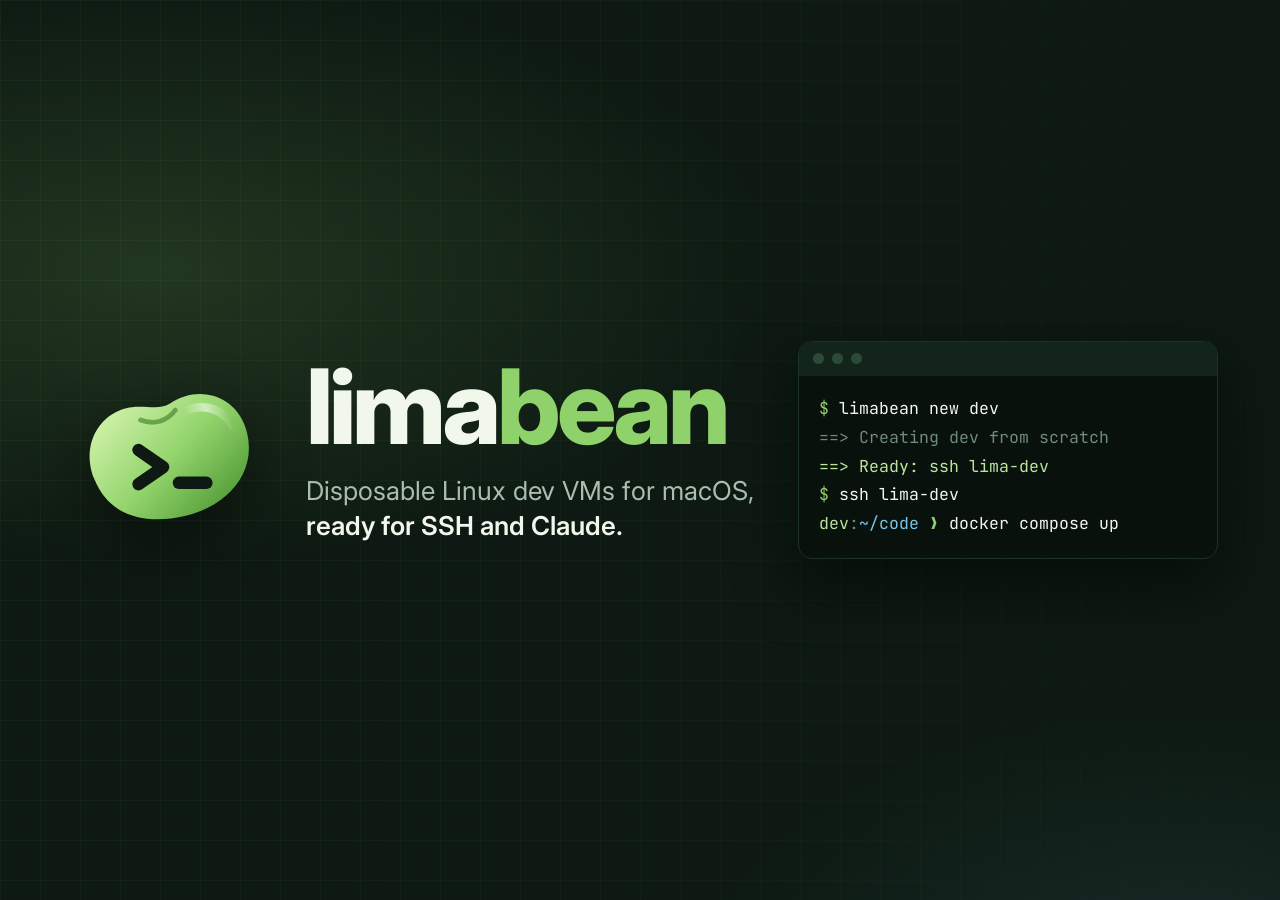
==== docs/assets/src/banner.html @ 4a7c920d "Rewrite README for open source and move details to docs/ The README is now a short landing page: ban" ====
<!doctype html>
<html><head><meta charset="utf-8"><link rel="stylesheet" href="brand.css">
<style>
  body {
    background:
      radial-gradient(900px 420px at 12% 30%, rgba(143,209,106,0.16), transparent 70%),
      radial-gradient(700px 400px at 92% 110%, rgba(124,196,232,0.10), transparent 70%),
      var(--ink);
  }
  .grid {
    position: absolute; inset: 0;
    background-image:
      linear-gradient(rgba(143,209,106,0.06) 1px, transparent 1px),
      linear-gradient(90deg, rgba(143,209,106,0.06) 1px, transparent 1px);
    background-size: 40px 40px;
    mask-image: linear-gradient(90deg, rgba(0,0,0,0.9), rgba(0,0,0,0.2));
  }
  .wrap { position: absolute; inset: 0; display: flex; align-items: center; padding: 0 72px; gap: 44px; }
  .logo { width: 190px; height: 190px; flex: none; filter: drop-shadow(0 18px 30px rgba(0,0,0,0.45)); }
  .text { flex: 1; }
  h1 { font-size: 104px; font-weight: 800; letter-spacing: -4px; line-height: 0.95; }
  h1 span { color: var(--leaf); }
  p { margin-top: 18px; font-size: 26px; white-space: nowrap; line-height: 1.35; color: var(--mist); max-width: 620px; }
  p b { color: var(--cream); font-weight: 600; }
  .term {
    width: 420px; flex: none; border-radius: 14px; background: #08110c;
    border: 1px solid var(--ink-3); box-shadow: 0 24px 60px rgba(0,0,0,0.5);
    overflow: hidden;
  }
  .bar { height: 34px; display: flex; align-items: center; gap: 8px; padding: 0 14px; background: var(--ink-2); }
  .bar i { width: 11px; height: 11px; border-radius: 50%; background: #2c4a37; display: block; }
  .body { padding: 18px 20px 20px; font-size: 16.5px; line-height: 1.75; color: var(--mist); }
  .p { color: var(--leaf); }
  .c { color: var(--cream); }
  .ok { color: var(--leaf-2); }
  .d { color: var(--dim); }
</style></head>
<body>
  <div class="grid"></div>
  <div class="wrap">
    <img class="logo" src="bean.svg" alt="">
    <div class="text">
      <h1>lima<span>bean</span></h1>
      <p>Disposable Linux dev VMs for macOS,<br><b>ready for SSH and Claude.</b></p>
    </div>
    <div class="term mono">
      <div class="bar"><i></i><i></i><i></i></div>
      <div class="body">
        <div><span class="p">$</span> <span class="c">limabean new dev</span></div>
        <div class="d">==> Creating dev from scratch</div>
        <div class="ok">==> Ready: ssh lima-dev</div>
        <div><span class="p">$</span> <span class="c">ssh lima-dev</span></div>
        <div><span class="ok">dev</span><span class="d">:</span><span style="color:var(--sky)">~/code</span> <span class="p">❯</span> <span class="c">docker compose up</span></div>
      </div>
    </div>
  </div>
</body></html>
---- docs/assets/src/brand.css ----
/* Shared look for the README graphics. Rendered to PNG by ../render.sh. */
@import url('https://fonts.googleapis.com/css2?family=Inter:wght@400;500;600;700;800&family=JetBrains+Mono:wght@400;500;700&display=block');

:root {
  --ink: #0d1912;        /* background */
  --ink-2: #13241a;      /* raised panels */
  --ink-3: #1b3224;      /* borders, inner panels */
  --leaf: #8fd16a;       /* primary green */
  --leaf-2: #b9e69a;     /* light green */
  --leaf-3: #5aa63b;     /* deep green */
  --cream: #f2f7ec;      /* headings */
  --mist: #a9bfae;       /* body text */
  --dim: #6f8a77;        /* secondary text */
  --amber: #f0c36a;      /* accents */
  --sky: #7cc4e8;
}
* { box-sizing: border-box; margin: 0; padding: 0; }
html, body { width: 100%; height: 100%; }
body {
  font-family: Inter, sans-serif;
  color: var(--cream);
  background: var(--ink);
  -webkit-font-smoothing: antialiased;
  overflow: hidden;
}
.mono { font-family: 'JetBrains Mono', monospace; font-variant-ligatures: none; font-feature-settings: 'calt' 0, 'liga' 0; }
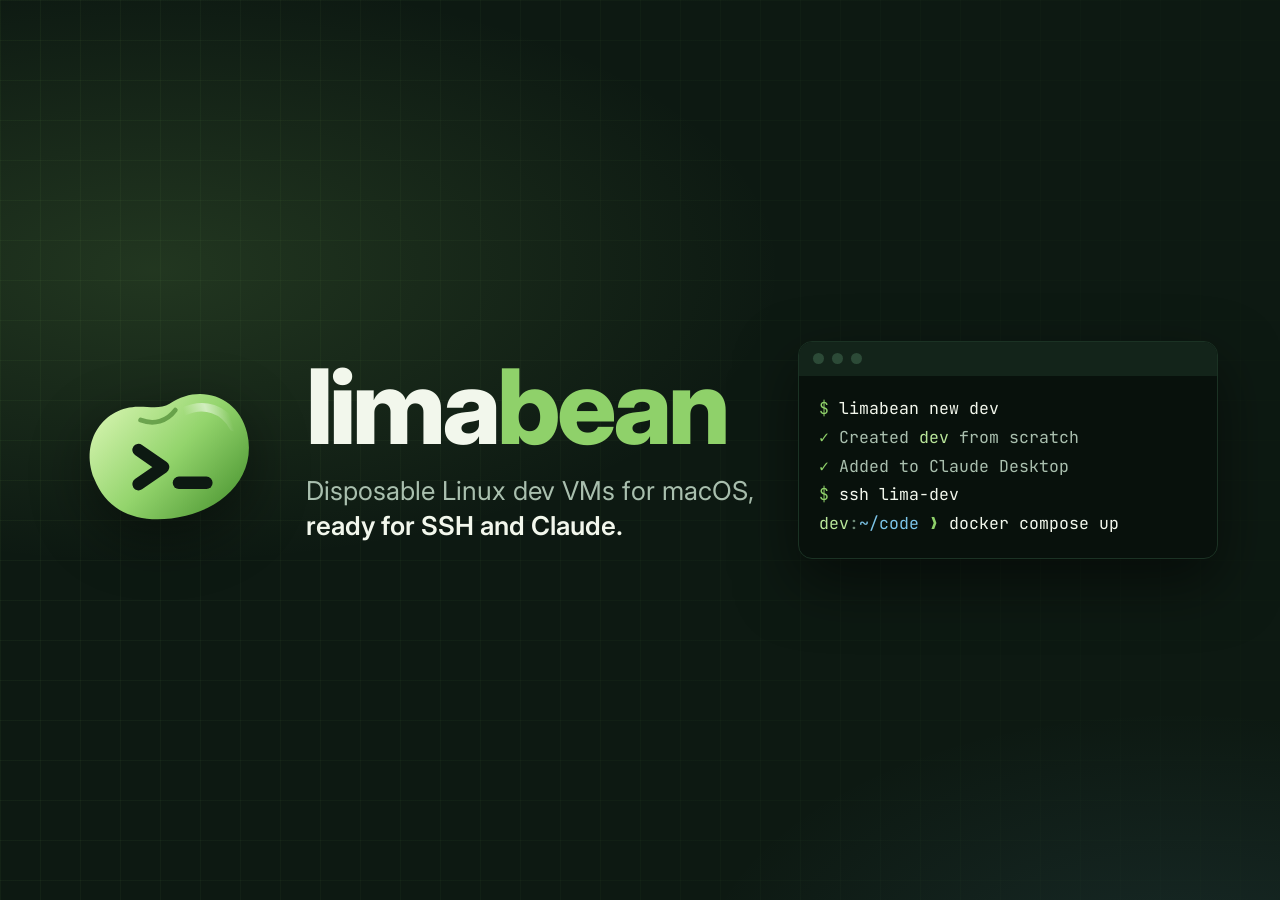
==== commit 1a8c2551: "Use gum for an interactive limabean interface In a terminal, limabean now uses gum (https://github.c" ====
--- a/docs/assets/src/banner.html
+++ b/docs/assets/src/banner.html
@@ -47,8 +47,8 @@
       <div class="bar"><i></i><i></i><i></i></div>
       <div class="body">
         <div><span class="p">$</span> <span class="c">limabean new dev</span></div>
-        <div class="d">==> Creating dev from scratch</div>
-        <div class="ok">==> Ready: ssh lima-dev</div>
+        <div><span class="p">  ✓</span> Created <span class="ok">dev</span> from scratch</div>
+        <div><span class="p">  ✓</span> Added to Claude Desktop</div>
         <div><span class="p">$</span> <span class="c">ssh lima-dev</span></div>
         <div><span class="ok">dev</span><span class="d">:</span><span style="color:var(--sky)">~/code</span> <span class="p">❯</span> <span class="c">docker compose up</span></div>
       </div>
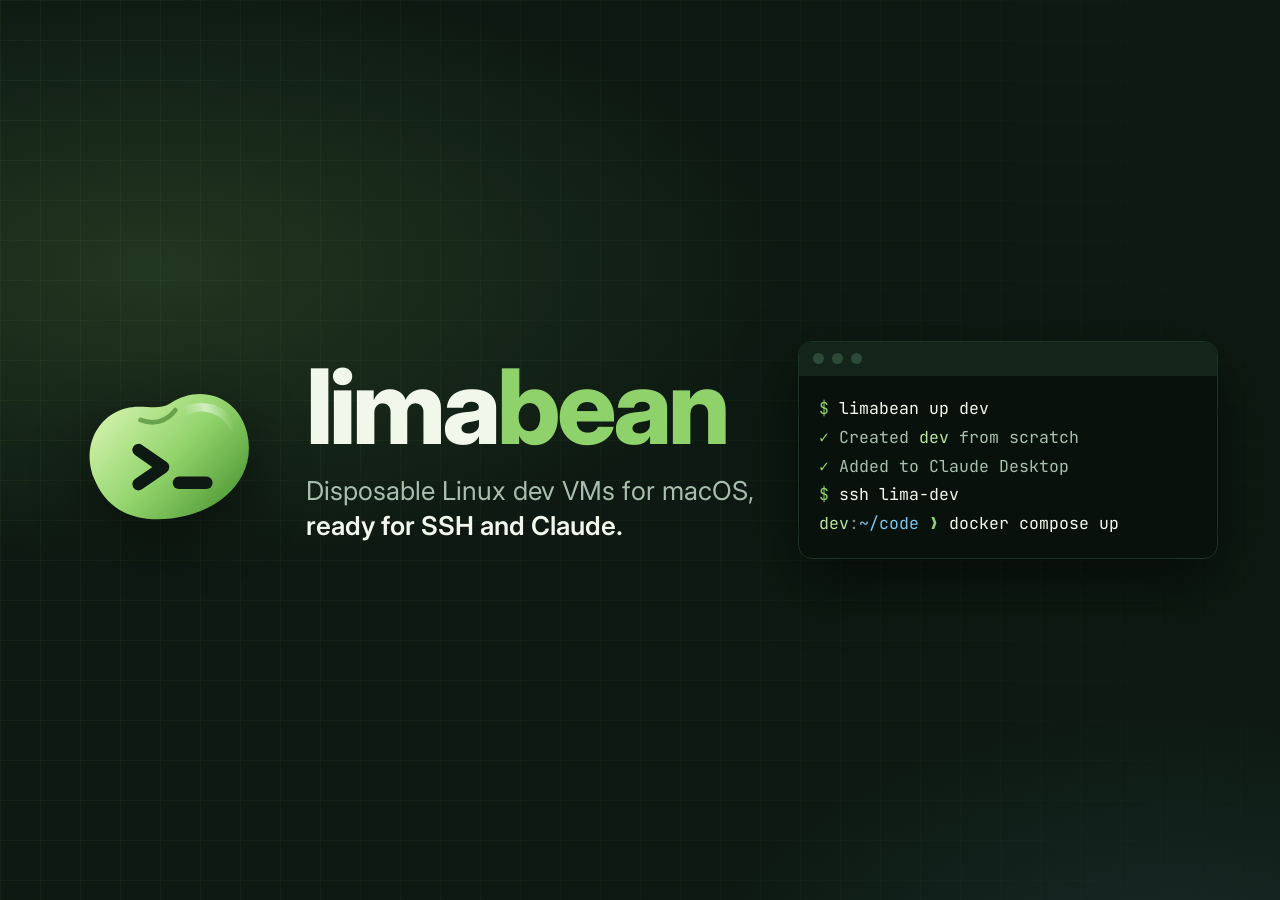
==== commit 8d90b1e2: "Make up and down the way to create, start and stop every VM There were four ways to bring a VM up (n" ====
--- a/docs/assets/src/banner.html
+++ b/docs/assets/src/banner.html
@@ -46,7 +46,7 @@
     <div class="term mono">
       <div class="bar"><i></i><i></i><i></i></div>
       <div class="body">
-        <div><span class="p">$</span> <span class="c">limabean new dev</span></div>
+        <div><span class="p">$</span> <span class="c">limabean up dev</span></div>
         <div><span class="p">  ✓</span> Created <span class="ok">dev</span> from scratch</div>
         <div><span class="p">  ✓</span> Added to Claude Desktop</div>
         <div><span class="p">$</span> <span class="c">ssh lima-dev</span></div>
